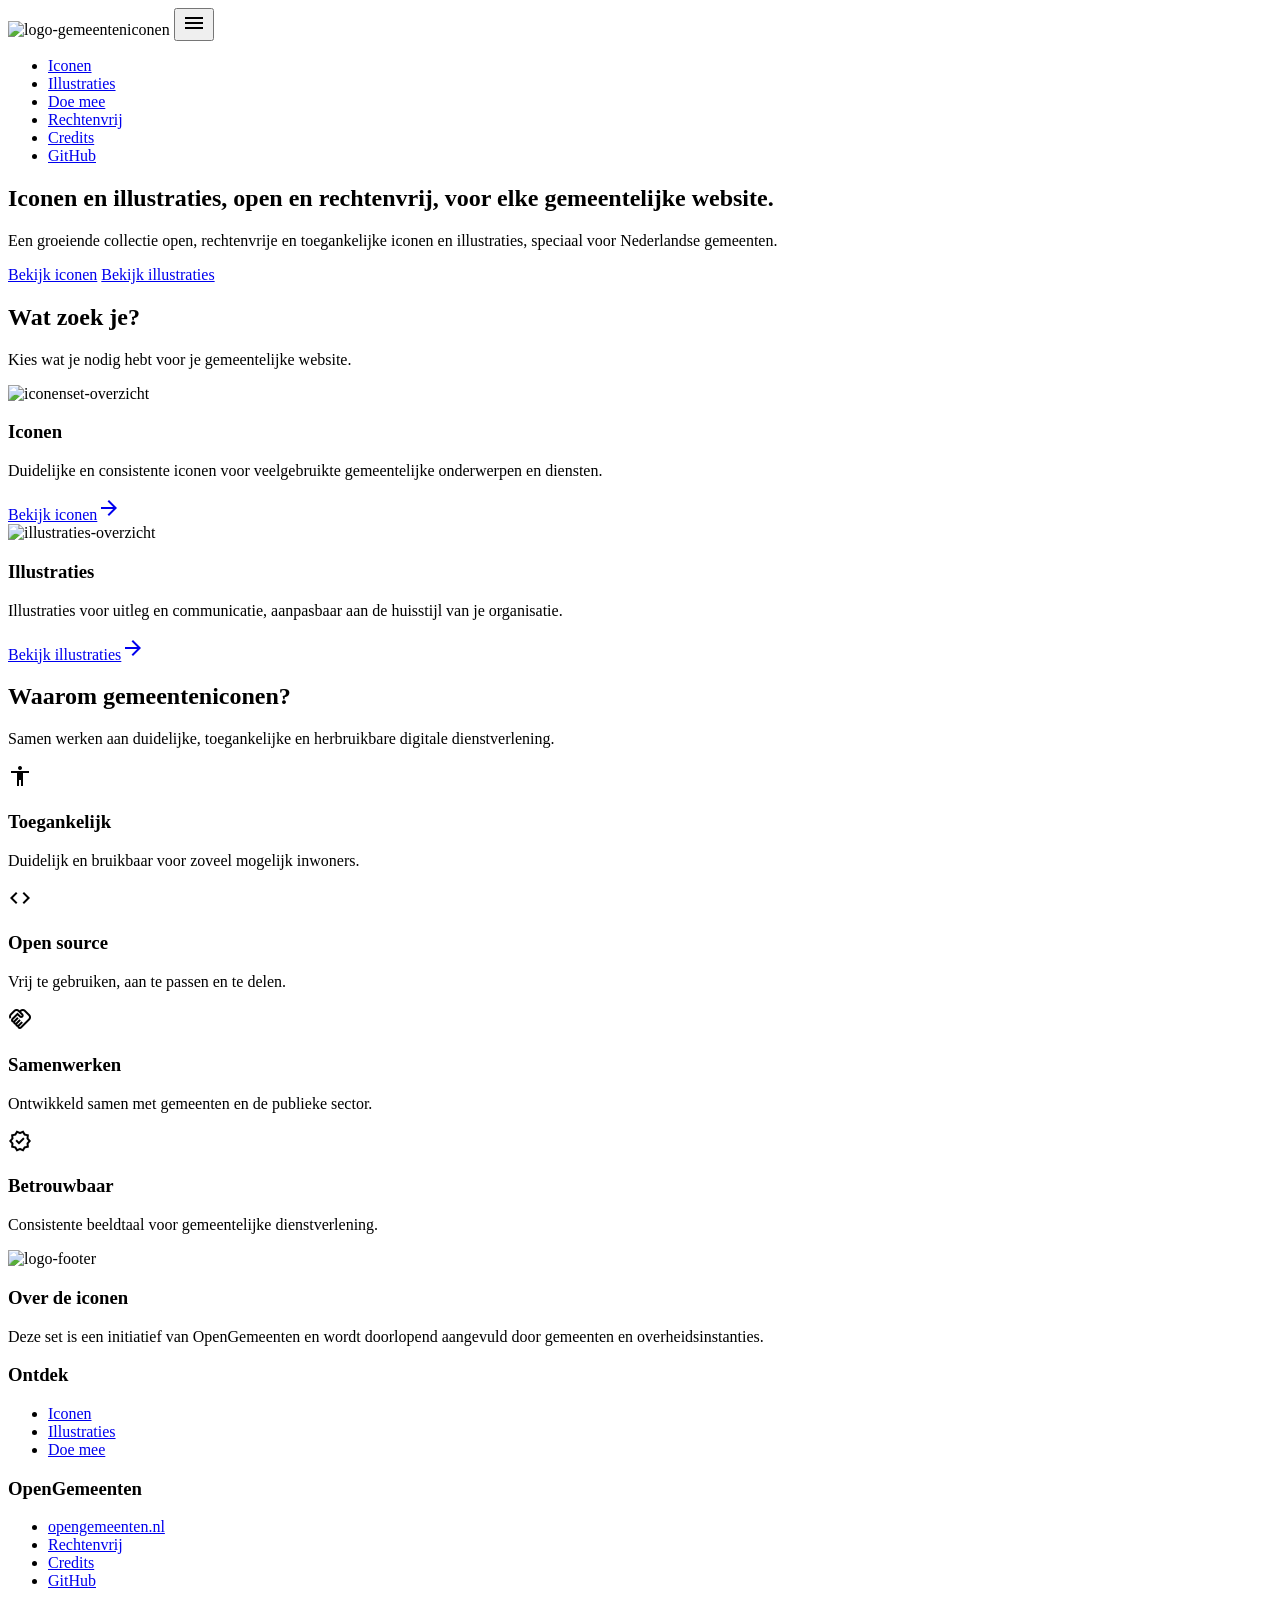
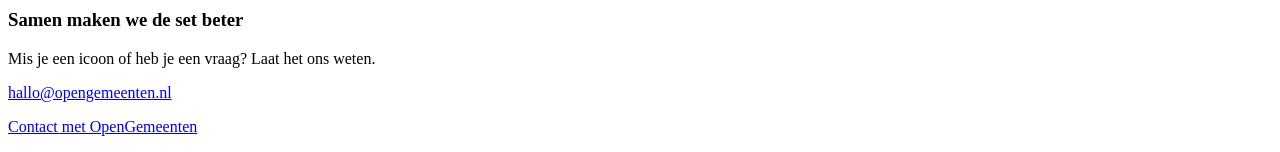
==== index.html @ 972d029c "Copy paste HTML en CSS HTML en CSS overgezet van client website repository naar all human repository" ====
<!DOCTYPE html>
<html lang="nl">
    <head>
        <meta charset="UTF-8">
        <meta name="viewport" content="width=device-width, initial-scale=1.0">
        <title>Homepage</title>
        
        <!-- Algemene styling (laadt altijd en op elk apparaat) -->
        <link rel="stylesheet" href="styles/styles.css">
        
        <!-- Material Symbols: zoekicoon, hamburgermenu, pijltje vooruit, toegankelijkheid, open source, samenwerken en betrouwbaar -->
        <link rel="stylesheet" href="https://fonts.googleapis.com/css2?family=Material+Symbols+Outlined:opsz,wght,FILL,GRAD@24,400,0,0&icon_names=accessibility,arrow_forward,code,handshake,menu,search,verified">
    </head>


    <body>
        <header>
            <img class="logo" src="assets/logo.svg" alt="logo-gemeenteniconen">
            <button class="hamburger-menu"><span class="material-symbols-outlined">menu</span></button>
            <nav class="nav">
                <ul>
                    <li><a href="iconen.html">Iconen</a></li>
                    <li><a href="#Illustraties">Illustraties</a></li>
                    <li><a href="#Doe-mee">Doe mee</a></li>
                    <li><a href="#Rechtenvrij">Rechtenvrij</a></li>
                    <li><a href="#credits">Credits</a></li>
                    <li><a class="github" href="https://github.com/OpenGemeenten/Iconenset/">GitHub</a></li>
                </ul>
            </nav>
        </header>

        <main>
            <section class="hero-banner">
                <h1>Iconen en illustraties, open en rechtenvrij, voor elke gemeentelijke website.</h1>
                <p>Een groeiende collectie open, rechtenvrije en toegankelijke iconen en illustraties, speciaal voor Nederlandse gemeenten.</p>
                <div class="hero-knoppen">
                    <a class="primaire-knop" href="iconen.html">Bekijk iconen</a>
                    <a class="secundaire-knop" href="#Illustraties">Bekijk illustraties</a>   
                </div>
            </section>

        <section class="wat-zoek-je">
                <h2>Wat zoek je?</h2>
                <p>Kies wat je nodig hebt voor je gemeentelijke website.</p>
                
                <div class="keuze-kaarten">    
                    <div class="keuze-kaart">
                        <img src="assets/iconenset-overzicht.png" alt="iconenset-overzicht">
                        <h3>Iconen</h3>
                        <p>Duidelijke en consistente iconen voor veelgebruikte gemeentelijke onderwerpen en diensten.</p>
                        <a href="iconen.html">Bekijk iconen<span class="material-symbols-outlined">arrow_forward</span></a>
                    </div>

                    <div class="keuze-kaart">
                        <img src="assets/illustraties.jpg" alt="illustraties-overzicht">
                        <h3>Illustraties</h3>
                        <p>Illustraties voor uitleg en communicatie, aanpasbaar aan de huisstijl van je organisatie.</p>
                        <a href="#illustraties">Bekijk illustraties<span class="material-symbols-outlined">arrow_forward</span></a>
                    </div>
                </div>
            </section>

            <section class="waarom-gemeenteiconen">
                <h2>Waarom gemeenteniconen?</h2>
                <p>Samen werken aan duidelijke, toegankelijke en herbruikbare digitale dienstverlening.</p>
                <div class="voordeel-kaarten">
                    <div class="voordeel-kaart">
                        <span class="material-symbols-outlined">accessibility</span>
                        <h3>Toegankelijk</h3>
                        <p>Duidelijk en bruikbaar voor zoveel mogelijk inwoners.</p>
                    </div>

                    <div class="voordeel-kaart">
                        <span class="material-symbols-outlined">code</span>
                        <h3>Open source</h3>
                        <p>Vrij te gebruiken, aan te passen en te delen.</p>
                    </div>

                    <div class="voordeel-kaart">
                        <span class="material-symbols-outlined">handshake</span>
                        <h3>Samenwerken</h3>
                        <p>Ontwikkeld samen met gemeenten en de publieke sector.</p>
                    </div>

                    <div class="voordeel-kaart">
                        <span class="material-symbols-outlined">verified</span>
                        <h3>Betrouwbaar</h3>
                        <p>Consistente beeldtaal voor gemeentelijke dienstverlening.</p>
                    </div>
                </div>
            </section>
        </main>

        <footer>
            <div class="over-iconen">
            <img class="logo-footer" src="assets/logo.svg" alt="logo-footer">
            <h3>Over de iconen</h3>
                <p>Deze set is een initiatief van OpenGemeenten en wordt doorlopend aangevuld door gemeenten en overheidsinstanties. </p> 
            </div>
            
            <div class="ontdek-blok">
                <h3>Ontdek</h3> 
                <ul class="ontdek">
                    <li> <a href="iconen.html">Iconen</a></li>
                    <li><a href="#Illustraties">Illustraties</a></li>
                    <li><a href="#Doe-mee">Doe mee</a></li>
                </ul>
            </div>

            <div class="informatie-blok">
                <h3>OpenGemeenten</h3>
                <ul class="informatie">
                    <li><a href="https://www.opengemeenten.nl/">opengemeenten.nl</a></li>
                    <li><a href="#Rechtenvrij">Rechtenvrij</a></li>
                    <li><a href="#credits">Credits</a></li>
                    <li><a class="github" href="https://github.com/OpenGemeenten/Iconenset/">GitHub</a></li>
                </ul>
            </div>
                
            <div class="contact-blok">
                <h3>Samen maken we de set beter</h3>
                <p class="contact-tekst">Mis je een icoon of heb je een vraag? Laat het ons weten.</p>
                <p class="mail-link"><a href="mailto:hallo@opengemeenten.nl">hallo@opengemeenten.nl</a></p>
                <p class="contact-link"><a href="https://www.opengemeenten.nl/contact">Contact met OpenGemeenten</a></p>
            </div>
        </footer>
    </body>
</html>
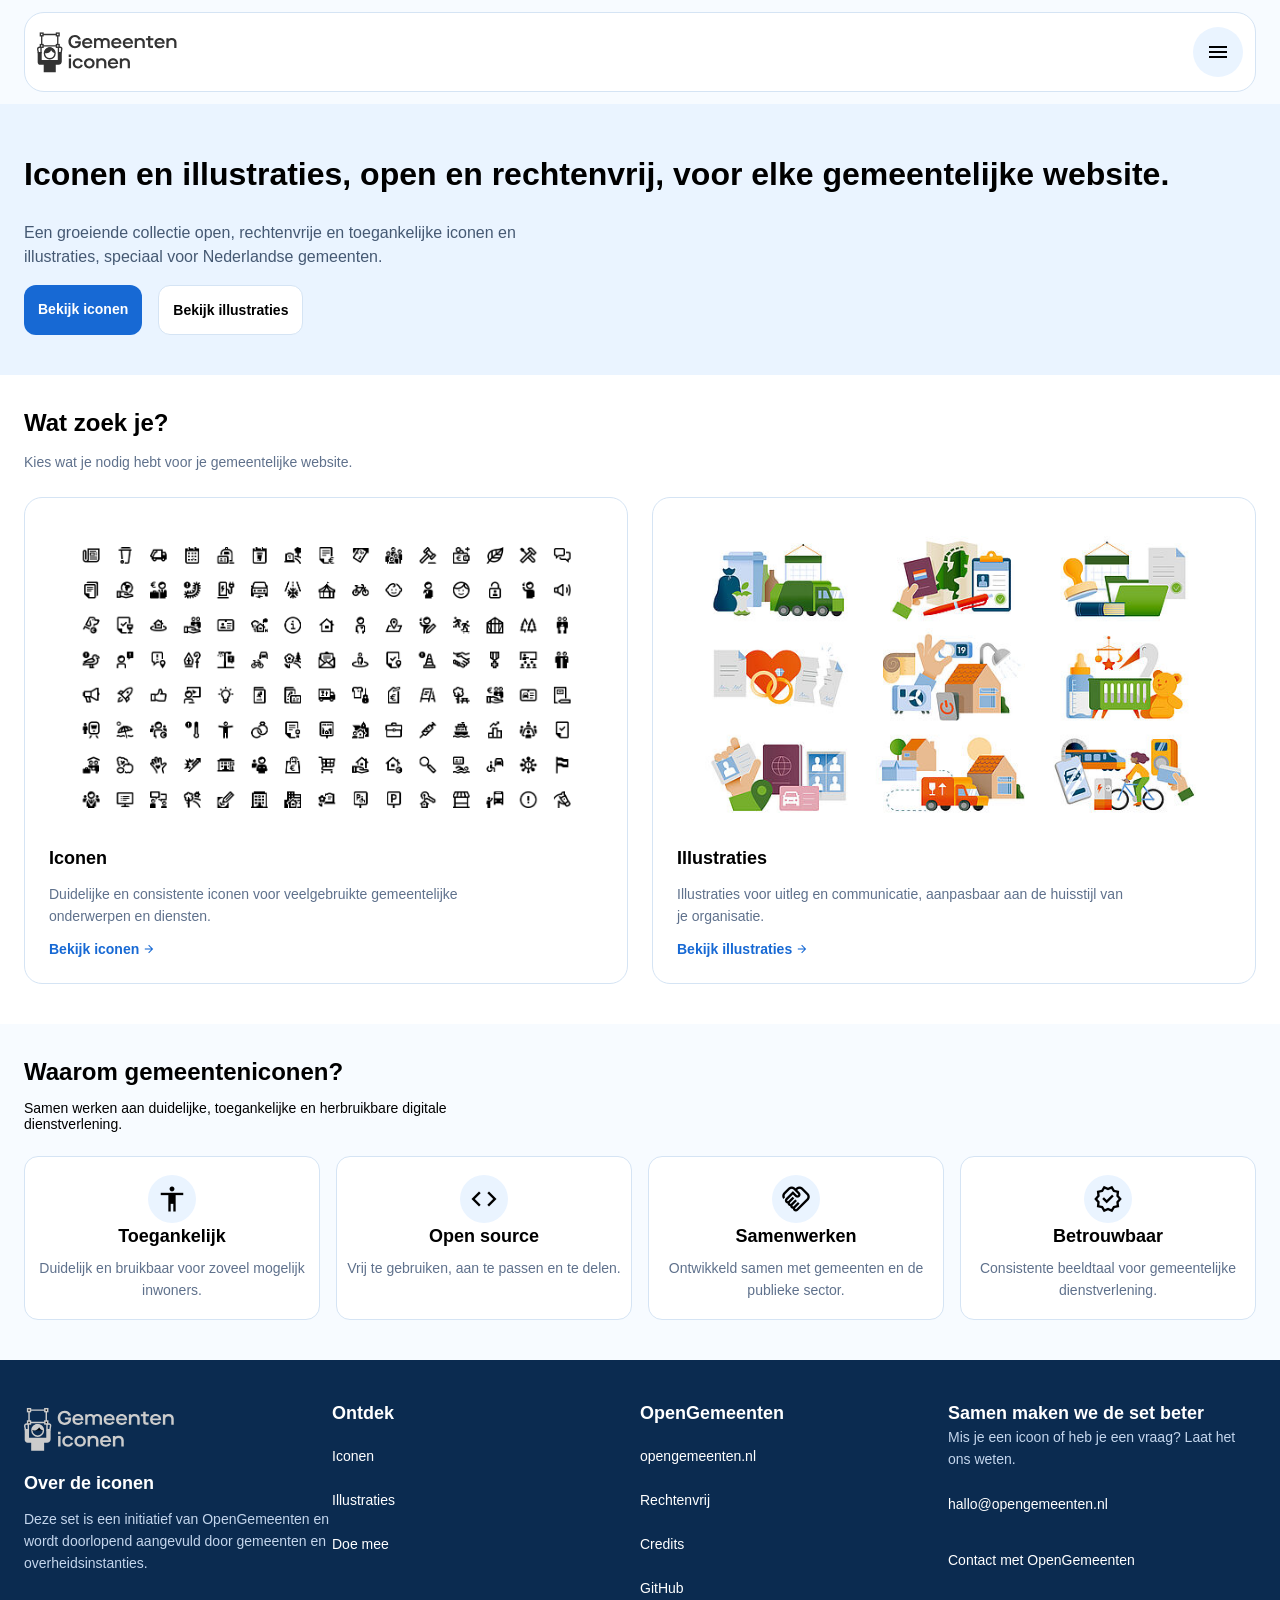
==== commit 33949d1c: "Afbeeldingen en iconenset Afbeeldingen en set overgezet van client website naar hier" ====
--- a/index.html
+++ b/index.html
@@ -6,7 +6,7 @@
         <title>Homepage</title>
         
         <!-- Algemene styling (laadt altijd en op elk apparaat) -->
-        <link rel="stylesheet" href="styles/styles.css">
+        <link rel="stylesheet" href="styles/style.css">
         
         <!-- Material Symbols: zoekicoon, hamburgermenu, pijltje vooruit, toegankelijkheid, open source, samenwerken en betrouwbaar -->
         <link rel="stylesheet" href="https://fonts.googleapis.com/css2?family=Material+Symbols+Outlined:opsz,wght,FILL,GRAD@24,400,0,0&icon_names=accessibility,arrow_forward,code,handshake,menu,search,verified">
--- a/styles/style.css
+++ b/styles/style.css
@@ -0,0 +1,362 @@
+@import url('https://fonts.googleapis.com/css2?family=Inter:ital,opsz,wght@0,14..32,100..900;1,14..32,100..900&display=swap');
+
+body {
+    margin: 0;
+    background-color: #F7FBFF;
+    font-family: "Inter", sans-serif;
+    font-weight: 400;
+    letter-spacing: 0;
+}
+
+/* H2 sectiekoppen */
+h2 {
+    font-size: 1.5em;
+    font-weight: 700;
+    line-height: 32px;
+    margin: 0;
+    margin-bottom: 12px;
+}
+
+img {
+    max-width: 100%;
+}
+
+p {
+    max-width:32em;
+}
+
+header {
+    display: flex;
+    justify-content: space-between;
+    align-items: center;
+    margin: 12px 24px;
+    padding: 12px;
+    background-color: white;
+    border: 1px solid #D5E4F4;
+    border-radius: 20px;
+}
+
+.nav {
+    display: none;
+}
+
+.hamburger-menu {
+    background-color: #EAF4FF;
+    border-radius: 50%;
+    border: none;
+    width: 50px;
+    height: 50px;
+    display: flex;
+    justify-content: center;
+    align-items: center;
+}
+
+.logo {
+    width: 150px;
+    height: auto;
+}
+
+main > section {
+    padding: 0px 24px;
+}
+
+
+.hero-banner {
+    background-color: #EAF4FF;
+    padding: 24px 24px 40px 24px;
+
+    h1 {
+        font-weight: 700;
+        font-size: 32px;
+        line-height: 40px;
+    }
+
+    p {
+        font-size: 16px;
+        line-height: 24px;
+        color: #455973;
+    }
+
+    .hero-knoppen {
+        display: flex;
+        flex-wrap:wrap;
+        gap: 8px;
+        font-size: 14px;
+        line-height: 20px;
+
+        /* Grotere telefoons */
+        @media (width >= 360px) {
+            gap: 16px;
+        
+            a {
+            font-size: 14px;
+            }
+        }
+    }
+
+    a {
+        font-size: 13px; /* bah */
+        font-weight: 600;
+        line-height: 48px;
+        box-sizing: border-box;
+        padding-inline:1em;
+
+        text-decoration: none;
+        border-radius: 12px;
+        white-space: nowrap;
+    }
+
+    .primaire-knop {
+        background-color: #1769D4;
+        color: white;
+    }   
+
+.secundaire-knop {
+        background-color: white;
+        color: black;
+        border: 1px solid #D5E4F4;
+    }
+
+    /* Grotere telefoons */
+    @media (width >= 360px) {
+        .hero-knoppen {
+            gap: 16px;
+        }
+
+         a {
+            font-size: 14px;
+        }
+
+    }
+}
+
+/* Wat zoek je */
+.wat-zoek-je {
+    background-color: white;
+    padding: 32px 24px 40px 24px;
+
+    p {
+        font-size: 14px;
+        line-height: 22px;
+        color: #5F718C;
+        margin: 0;
+        margin-bottom: 24px; 
+    }
+
+    .keuze-kaarten {
+        display: grid;
+        grid-template-columns: 1fr;
+        gap: 24px;
+
+        h3 {
+            font-size: 18px;
+            font-weight: 700;
+            line-height: 26px;
+            margin: 0;
+        }
+
+        p {
+            font-size: 14px;
+            line-height: 22px;
+            color: #5F718C;
+            margin: 0;
+        }
+
+        a {
+            font-size: 14px;
+            font-weight: 600;
+            line-height: 20px;
+            color: #1769D4;
+
+            display: inline-flex;
+            align-items: center;
+            gap: 3px;
+            text-decoration: none;
+        }
+
+        .material-symbols-outlined {
+            font-size: 14px;
+            line-height: 20px;
+        }
+
+        /* Tablet */
+        @media (width >= 768px) {
+            grid-template-columns: 1fr 1fr;            
+        }
+    }
+
+    .keuze-kaart {
+        border: 1px solid #D5E4F4;
+        border-radius: 18px;
+        padding: 24px;
+        background-color: white;
+        display: grid;
+        grid-template-columns: 1fr;
+        gap: 12px;
+    }
+
+}
+
+/* Waarom gemeenteniconen */
+.waarom-gemeenteiconen {
+    background-color: #F7FBFF;
+    padding: 32px 24px 40px 24px;
+
+    p {
+        font-size: 14px;
+        line-height: normal;
+        margin: 0;
+        margin-bottom: 24px;
+    }
+
+    .voordeel-kaarten {
+        display: grid;
+        grid-template-columns: 1fr 1fr;
+        gap: 16px;
+
+        h3 {
+            font-size: 16px;
+            font-weight: 700;
+            line-height: 24px;
+            text-align: center;
+            margin: 0;
+            
+            @media (width >= 360px) {
+                font-size: 18px;
+                line-height: 26px;
+            }  
+        }
+
+        p {
+            font-size: 14px;
+            line-height: 22px;
+            text-align: center;
+            margin: 0;
+            margin-top: 8px;
+            margin-bottom: 18px;
+            color: #5F718C;
+            padding-left: 8px;
+            padding-right: 8px;
+        }
+
+        /* Desktop */
+        @media (width >= 1024px) {
+            grid-template-columns: 1fr 1fr 1fr 1fr;
+        }
+    }
+
+    .voordeel-kaart {
+        border: 1px solid #D5E4F4;
+        border-radius: 14px;
+        background-color: white;
+        display: flex;
+        flex-direction: column;
+        align-items: center;
+        
+        .material-symbols-outlined {
+            background-color: #EAF4FF;
+            border-radius: 50%;
+            border: none;
+            width: 48px;
+            height: 48px;
+            display: flex;
+            justify-content: center;
+            align-items: center;
+            margin: 0;
+            margin-top: 18px;
+            font-size: 30px;
+        }
+    }
+}
+
+/* Footer */
+footer {
+    background-color: #0B2B50;
+    font-size: 14px;
+    font-weight: 400;
+    line-height: 22px;
+    padding: 40px 24px 48px 24px;
+
+    h3 {
+        font-size: 18px;
+        font-weight: 700;
+        line-height: 26px;
+        color: white;
+        margin: 0;
+    }
+
+    p {
+        font-size: 14px;
+        font-weight: 400;
+        line-height: 22px;
+        color: #C4D6ED;
+        margin: 0;
+    }
+
+    ul {
+        margin: 0;
+        padding: 0;
+        list-style: none;
+
+        display: grid;
+        gap: 22px;
+    }
+
+    a {
+        text-decoration: none;
+        color: white;
+    }
+
+    .logo-footer {
+        filter: invert(100%);
+        width: 161px;
+        height: auto;
+        display: block;
+        margin-bottom: 12px;
+    }
+
+    .over-iconen, .ontdek-blok, .informatie-blok {
+        margin-bottom: 39px;
+
+        /* Tablet */
+        @media (width >= 768px) {
+            margin-bottom: 0;  
+        }
+    }
+
+    .over-iconen h3 {
+        margin-bottom: 12px;
+    }
+
+    .ontdek-blok h3, .informatie-blok h3 {
+        margin-bottom: 19px;
+    }
+
+    .contact-tekst {
+        margin-bottom: 23px;
+    }
+
+    .mail-link {
+        margin-bottom: 34px;
+    }
+
+    @media (width >= 768px){
+        display: grid;
+        grid-template-columns: 1fr 1fr;
+    }
+
+    @media (width >= 1024px ) {
+        display: grid;
+        grid-template-columns: 1fr 1fr 1fr 1fr;
+    }
+}
+
+
+
+
+
+
+
+
+
+
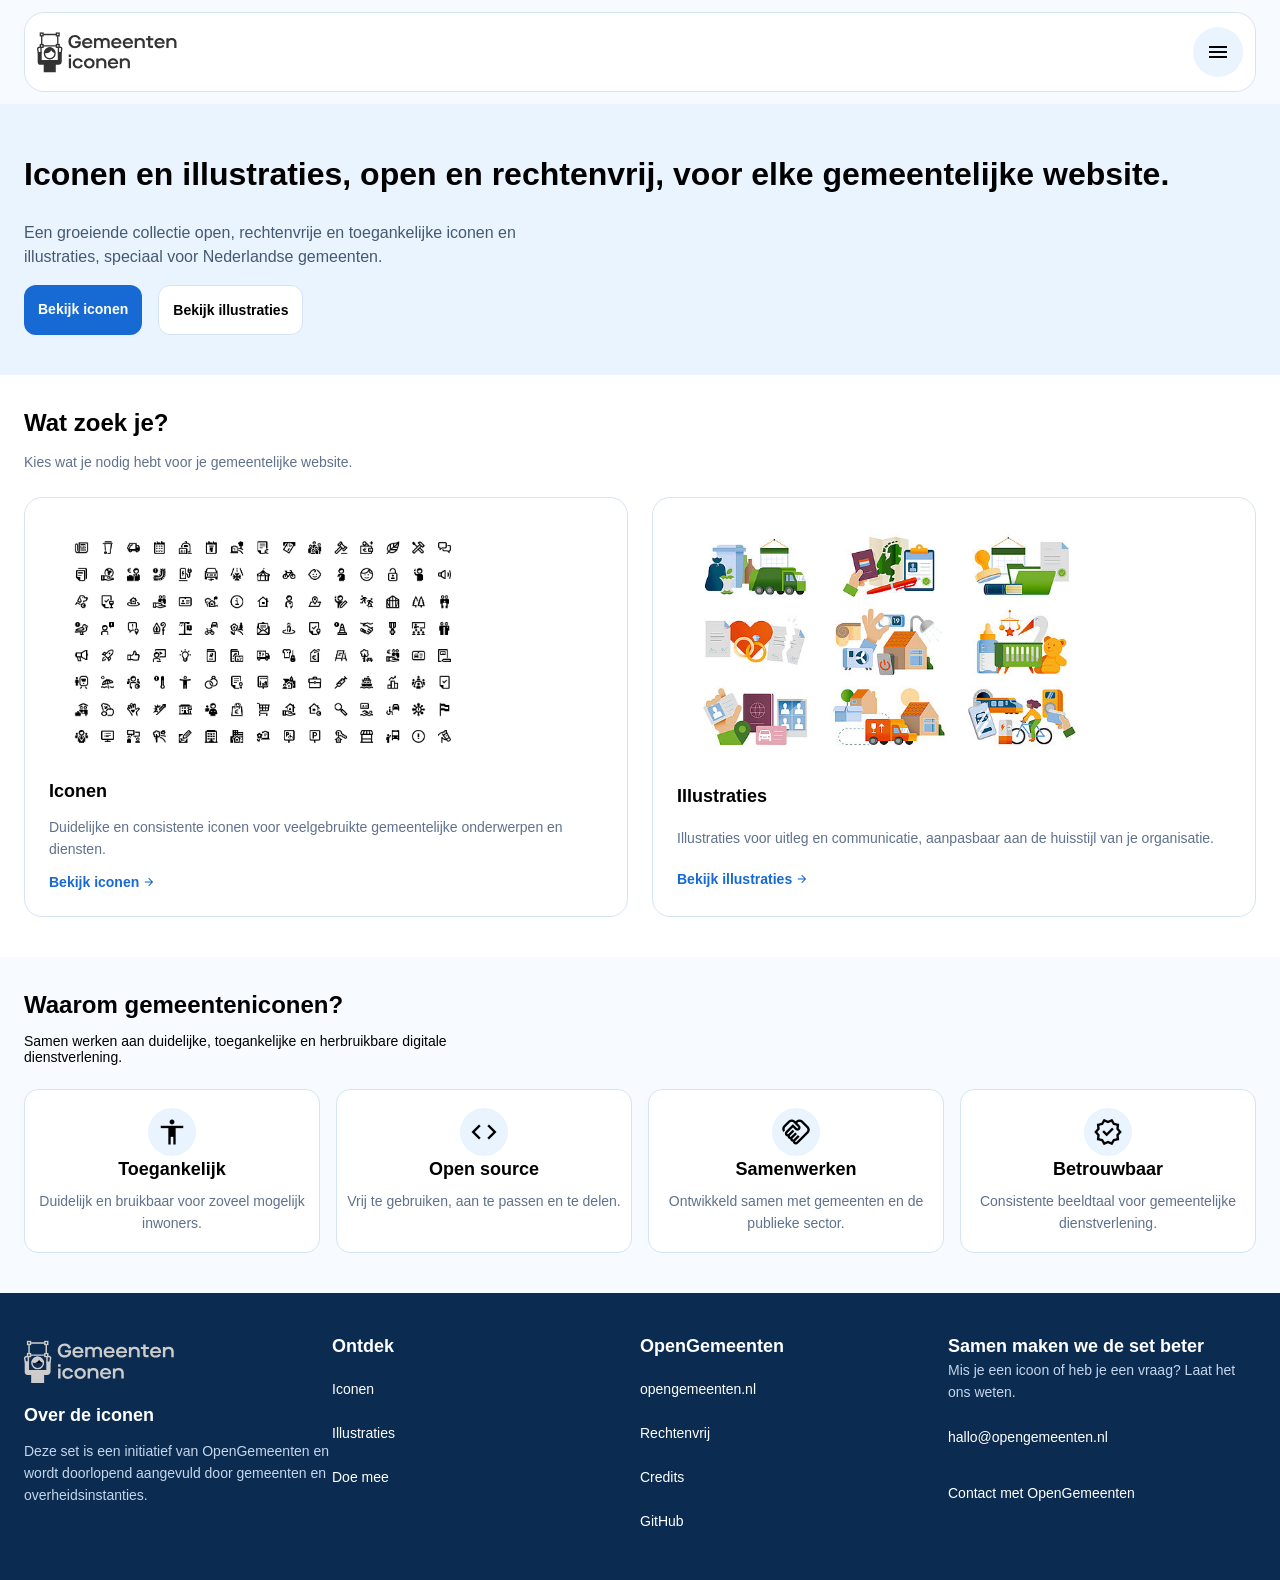
==== commit 3645764e: "HTML-structuur van iconenpagina verbeterd Hero-banner en hoofdsectie van de iconenpagina apart inged" ====
--- a/index.html
+++ b/index.html
@@ -10,6 +10,8 @@
         
         <!-- Material Symbols: zoekicoon, hamburgermenu, pijltje vooruit, toegankelijkheid, open source, samenwerken en betrouwbaar -->
         <link rel="stylesheet" href="https://fonts.googleapis.com/css2?family=Material+Symbols+Outlined:opsz,wght,FILL,GRAD@24,400,0,0&icon_names=accessibility,arrow_forward,code,handshake,menu,search,verified">
+
+        <link rel="icon" href="assets/logo.svg" type="logo">
     </head>
 
 
@@ -45,14 +47,18 @@
                 
                 <div class="keuze-kaarten">    
                     <div class="keuze-kaart">
-                        <img src="assets/iconenset-overzicht.png" alt="iconenset-overzicht">
+                        <div class="keuze-kaart-afbeelding">
+                            <img src="assets/iconenset-overzicht.png" alt="iconenset-overzicht"> 
+                        </div>
                         <h3>Iconen</h3>
                         <p>Duidelijke en consistente iconen voor veelgebruikte gemeentelijke onderwerpen en diensten.</p>
                         <a href="iconen.html">Bekijk iconen<span class="material-symbols-outlined">arrow_forward</span></a>
                     </div>
-
+                    
                     <div class="keuze-kaart">
-                        <img src="assets/illustraties.jpg" alt="illustraties-overzicht">
+                        <div class="keuze-kaart-afbeelding">
+                            <img src="assets/illustraties.jpg" alt="illustraties-overzicht">
+                        </div>
                         <h3>Illustraties</h3>
                         <p>Illustraties voor uitleg en communicatie, aanpasbaar aan de huisstijl van je organisatie.</p>
                         <a href="#illustraties">Bekijk illustraties<span class="material-symbols-outlined">arrow_forward</span></a>
--- a/styles/style.css
+++ b/styles/style.css
@@ -147,7 +147,7 @@
         display: grid;
         grid-template-columns: 1fr;
         gap: 24px;
-
+        
         h3 {
             font-size: 18px;
             font-weight: 700;
@@ -193,7 +193,25 @@
         display: grid;
         grid-template-columns: 1fr;
         gap: 12px;
-    }
+        
+        img {
+            width: auto;
+            height: 180px;
+            object-fit: cover;
+            object-position: center;
+        }    
+        
+        p {
+            max-width: none;
+        }
+        @media (width >= 1024px) {
+            img {
+                height: 240px;
+            }
+        }
+    }
+
+   
 
 }
 
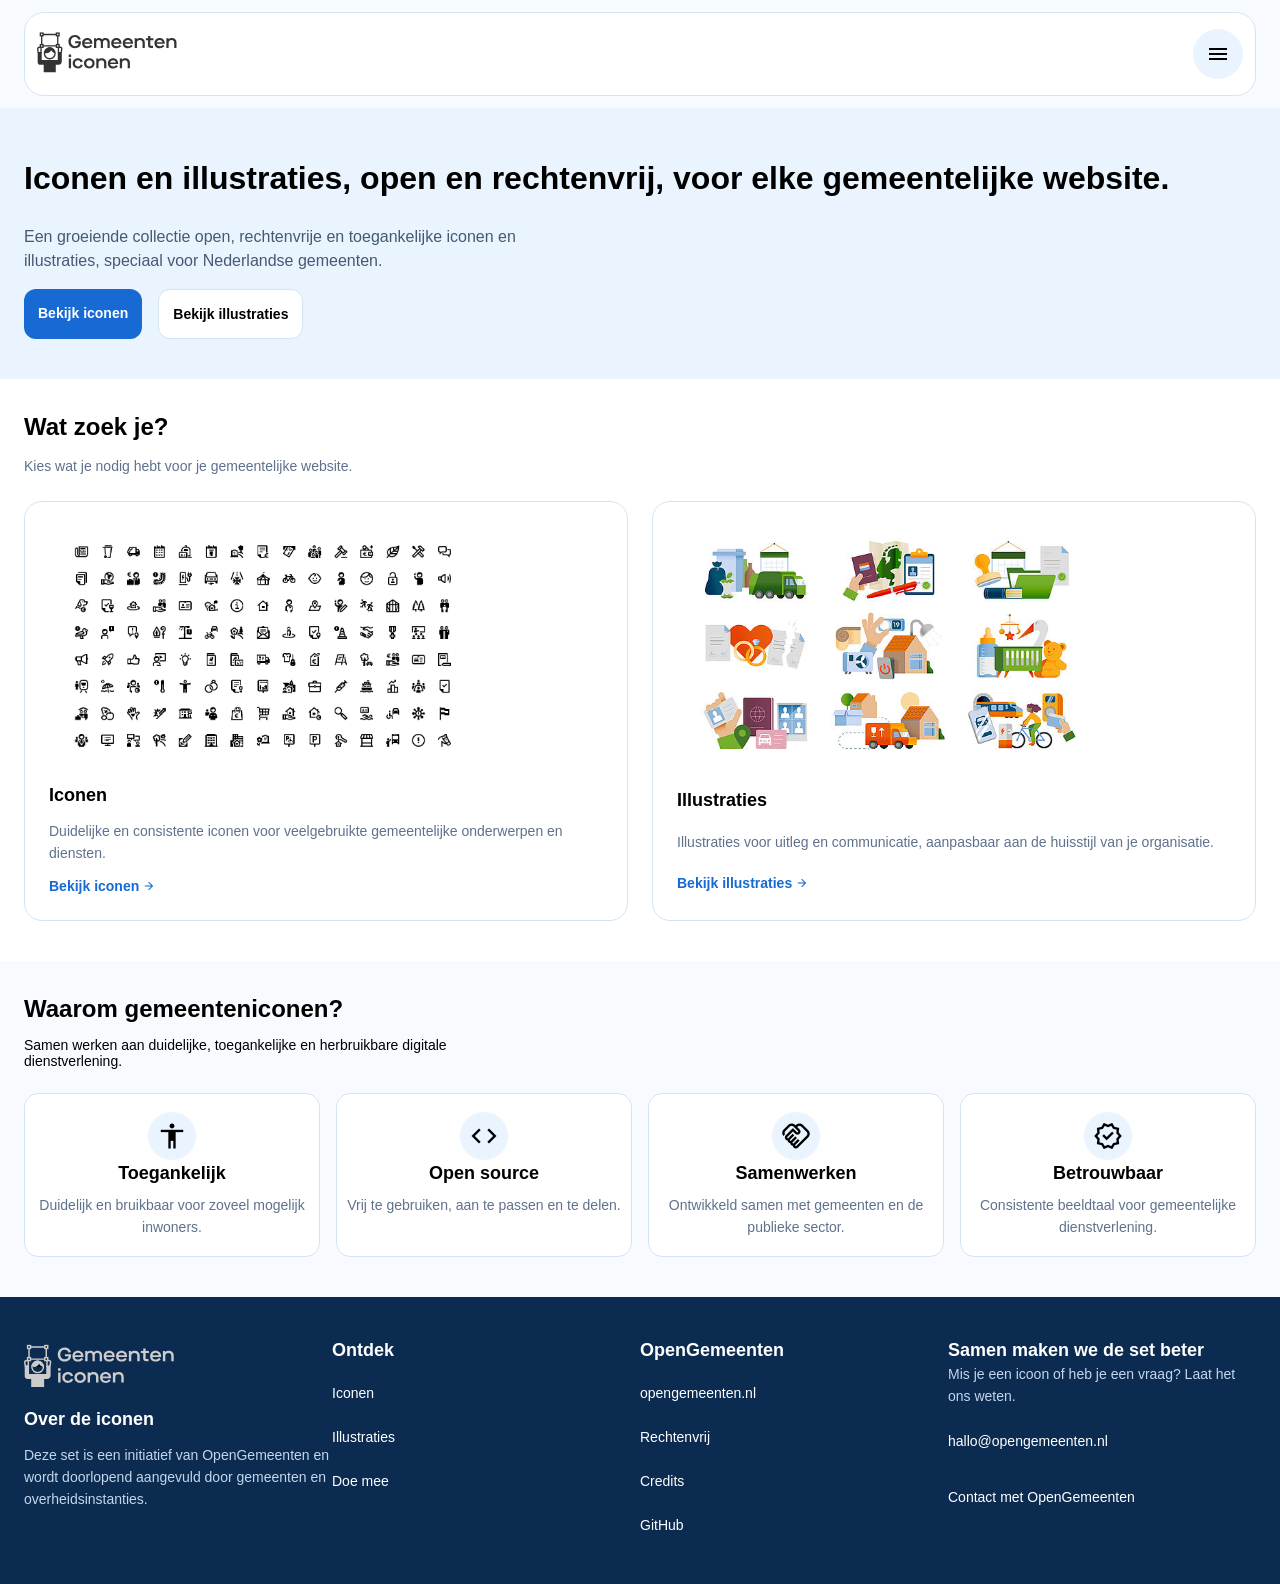
==== commit d0cc056f: "Feedback verwerkt #7 @GijsNagtegaal  Ik heb de feedback van Gijs verwerkt. Ik heb het logo als link " ====
--- a/index.html
+++ b/index.html
@@ -17,7 +17,7 @@
 
     <body>
         <header>
-            <img class="logo" src="assets/logo.svg" alt="logo-gemeenteniconen">
+            <a href="index.html"><img  class="logo" src="assets/logo.svg" alt="logo-gemeenteniconen"></a>
             <button class="hamburger-menu"><span class="material-symbols-outlined">menu</span></button>
             <nav class="nav">
                 <ul>
--- a/styles/style.css
+++ b/styles/style.css
@@ -211,8 +211,6 @@
         }
     }
 
-   
-
 }
 
 /* Waarom gemeenteniconen */
@@ -287,6 +285,77 @@
     }
 }
 
+.hero-banner-icons {
+    background-color: #F7FBFF;
+    padding: 32px 24px 40px 24px;
+
+    p {
+        font-size: 14px;
+        line-height: normal;
+        margin: 0;
+        margin-bottom: 24px;
+    }
+
+    .voordeel-kaarten {
+        display: grid;
+        grid-template-columns: 1fr 1fr;
+        gap: 16px;
+
+        h2 {
+            font-size: 16px;
+            font-weight: 700;
+            line-height: 24px;
+            text-align: center;
+            margin: 0;
+            
+            @media (width >= 360px) {
+                font-size: 18px;
+                line-height: 26px;
+            }  
+        }
+
+        p {
+            font-size: 14px;
+            line-height: 22px;
+            text-align: center;
+            margin: 0;
+            margin-top: 8px;
+            margin-bottom: 18px;
+            color: #5F718C;
+            padding-left: 8px;
+            padding-right: 8px;
+        }
+
+        /* Desktop */
+        @media (width >= 1024px) {
+            grid-template-columns: 1fr 1fr 1fr 1fr;
+        }
+    }
+
+    .voordeel-kaart {
+        border: 1px solid #D5E4F4;
+        border-radius: 14px;
+        background-color: white;
+        display: flex;
+        flex-direction: column;
+        align-items: center;
+        
+        .material-symbols-outlined {
+            background-color: #EAF4FF;
+            border-radius: 50%;
+            border: none;
+            width: 48px;
+            height: 48px;
+            display: flex;
+            justify-content: center;
+            align-items: center;
+            margin: 0;
+            margin-top: 18px;
+            font-size: 30px;
+        }
+    }
+}
+
 /* Footer */
 footer {
     background-color: #0B2B50;
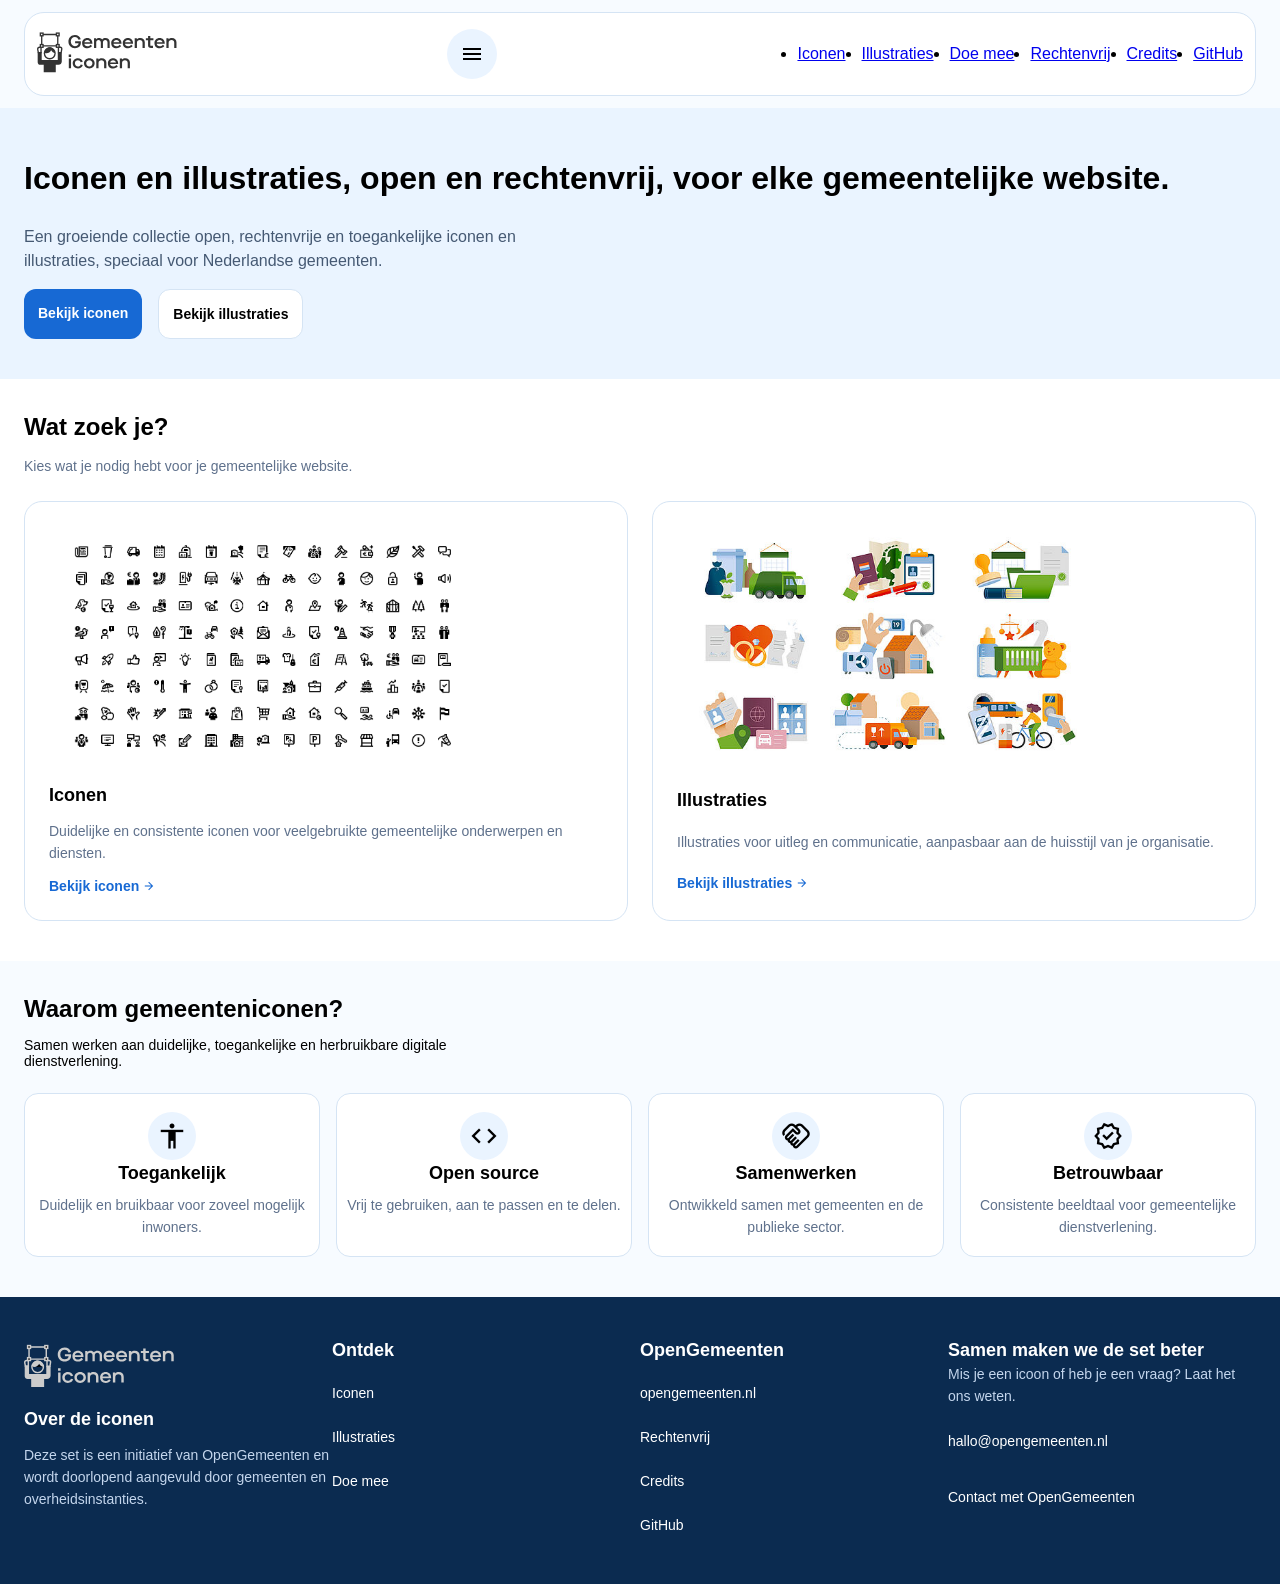
==== commit 1b2d075e: "HTML validator error & hamburgermenu - Ik heb de javascript en CSS van de CSS challenge voor het ham" ====
--- a/index.html
+++ b/index.html
@@ -11,7 +11,8 @@
         <!-- Material Symbols: zoekicoon, hamburgermenu, pijltje vooruit, toegankelijkheid, open source, samenwerken en betrouwbaar -->
         <link rel="stylesheet" href="https://fonts.googleapis.com/css2?family=Material+Symbols+Outlined:opsz,wght,FILL,GRAD@24,400,0,0&icon_names=accessibility,arrow_forward,code,handshake,menu,search,verified">
 
-        <link rel="icon" href="assets/logo.svg" type="logo">
+        <link rel="icon" href="assets/logo.svg">
+        <script defer src="script.js"></script>
     </head>
 
 
--- a/styles/style.css
+++ b/styles/style.css
@@ -23,6 +23,65 @@
 
 p {
     max-width:32em;
+}
+
+
+
+/************/
+/* HET MENU */
+/************/
+nav {
+  position: fixed;
+  inset: 0;
+  translate: -100%;
+  
+  @media (prefers-reduced-motion: no-preference) {
+    transition-duration: .2s;
+  }
+
+  @media (width > 38em) {
+    position: static;
+    background: none;
+    translate: 0;
+  }
+}
+
+/* als menu open is */
+nav.is-open {
+  translate: 0;
+}
+
+/* als menu dicht is */
+nav.is-closed {
+  translate: -100%;
+}
+
+nav button {
+  @media (width > 38em) {
+    display: none;
+  }
+}
+
+nav ul {
+  @media (width > 38em) {
+    display: flex;
+    gap: 1em;
+  }
+}
+
+nav a {
+  @media (width > 38em) {
+    border: none;
+    flex-direction: column;  
+  }
+
+  @media (width > 57em) {
+    flex-direction: row;
+
+    img {
+      height: 3em;
+    }
+  }
 }
 
 header {
@@ -36,9 +95,17 @@
     border-radius: 20px;
 }
 
-.nav {
-    display: none;
-}
+header > a:last-of-type {
+   @media (width > 38em) {
+    border: none;
+    flex-direction: column; 
+  }
+
+  @media (width > 57em) {
+    flex-direction: row;
+  }
+}
+
 
 .hamburger-menu {
     background-color: #EAF4FF;
